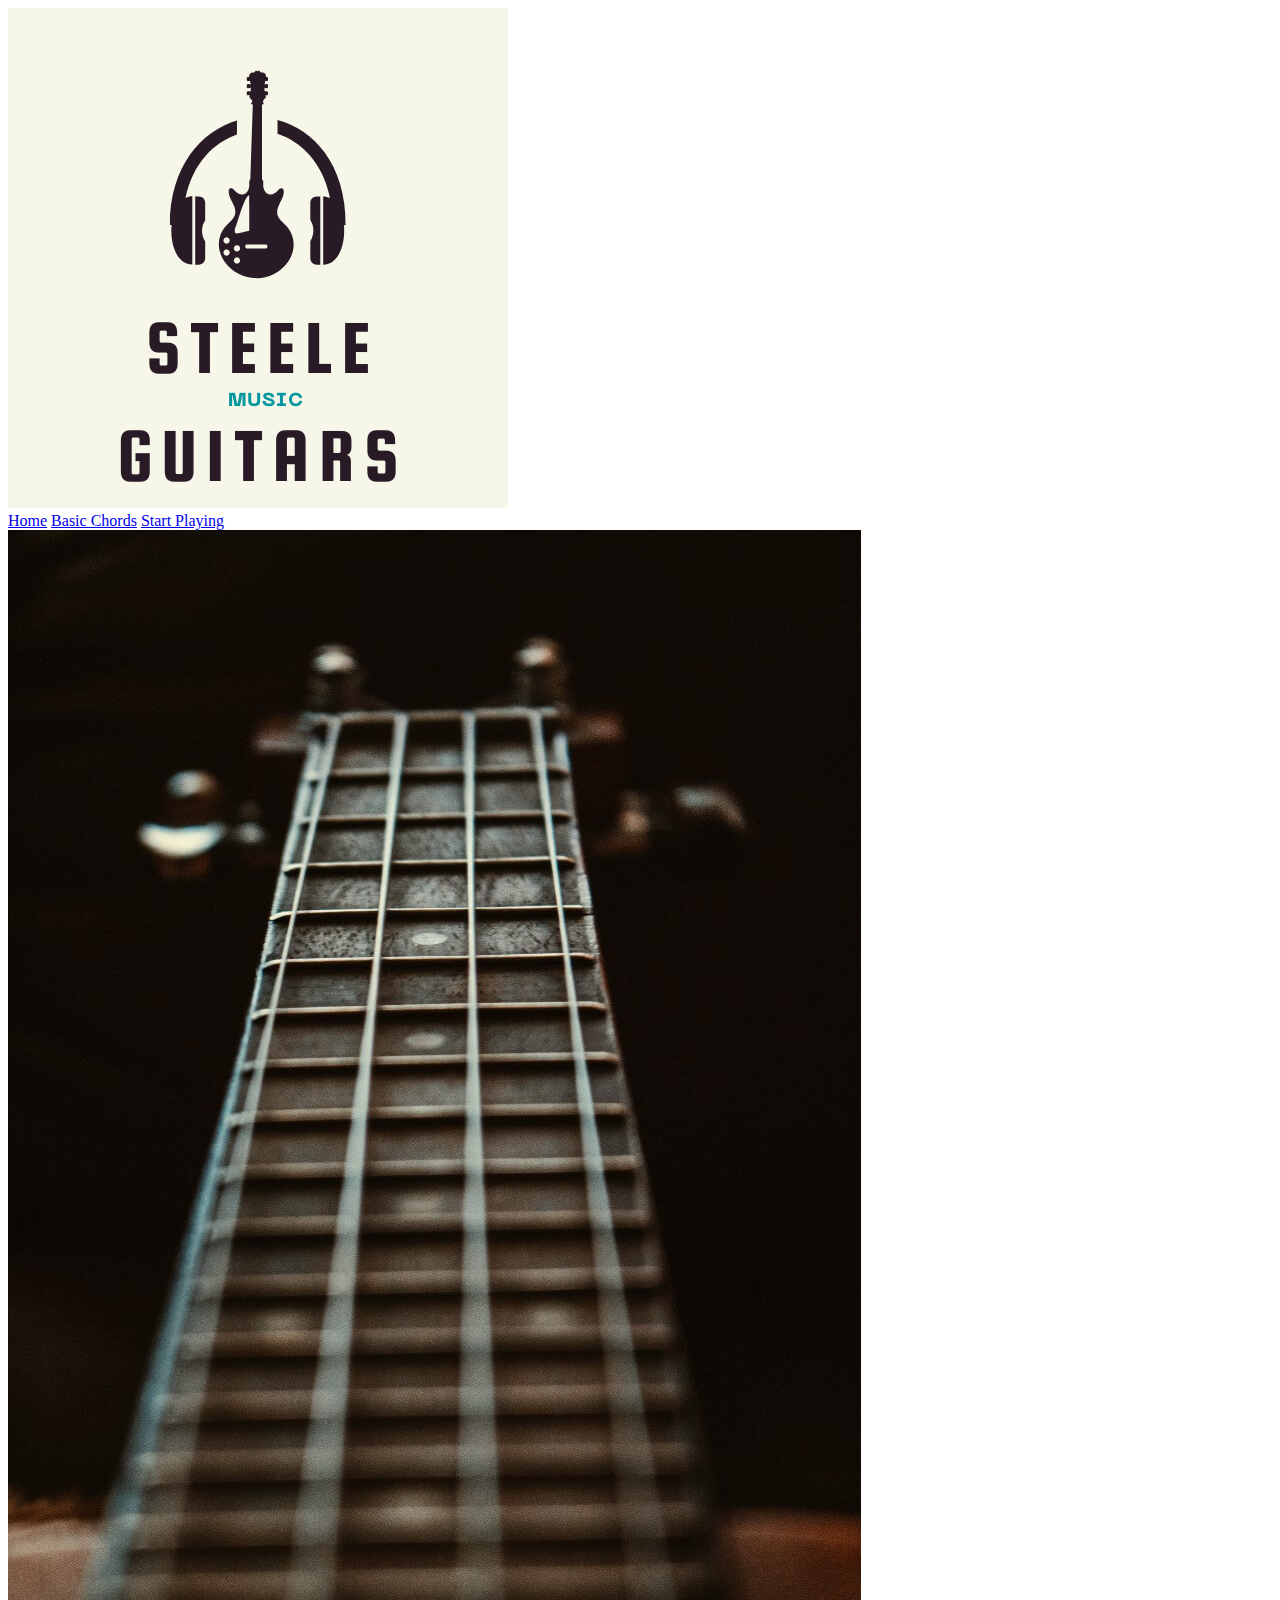
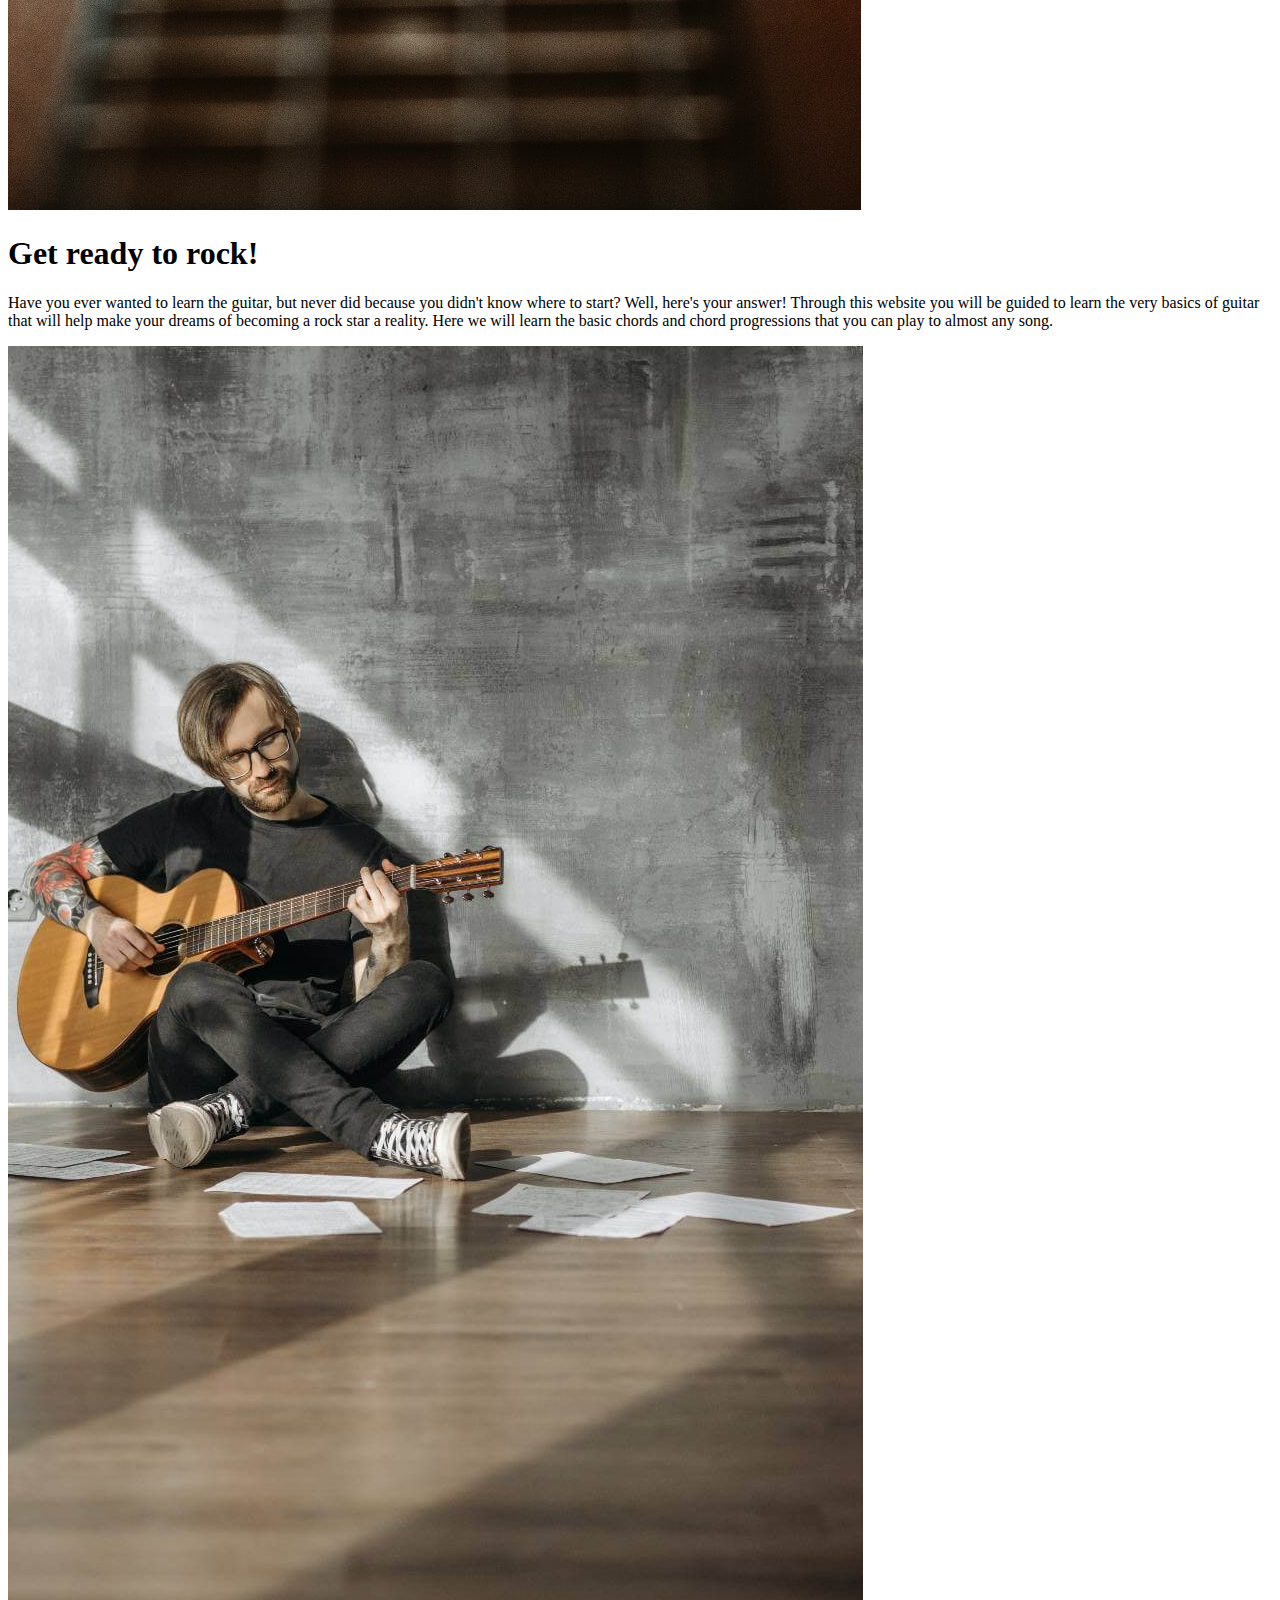
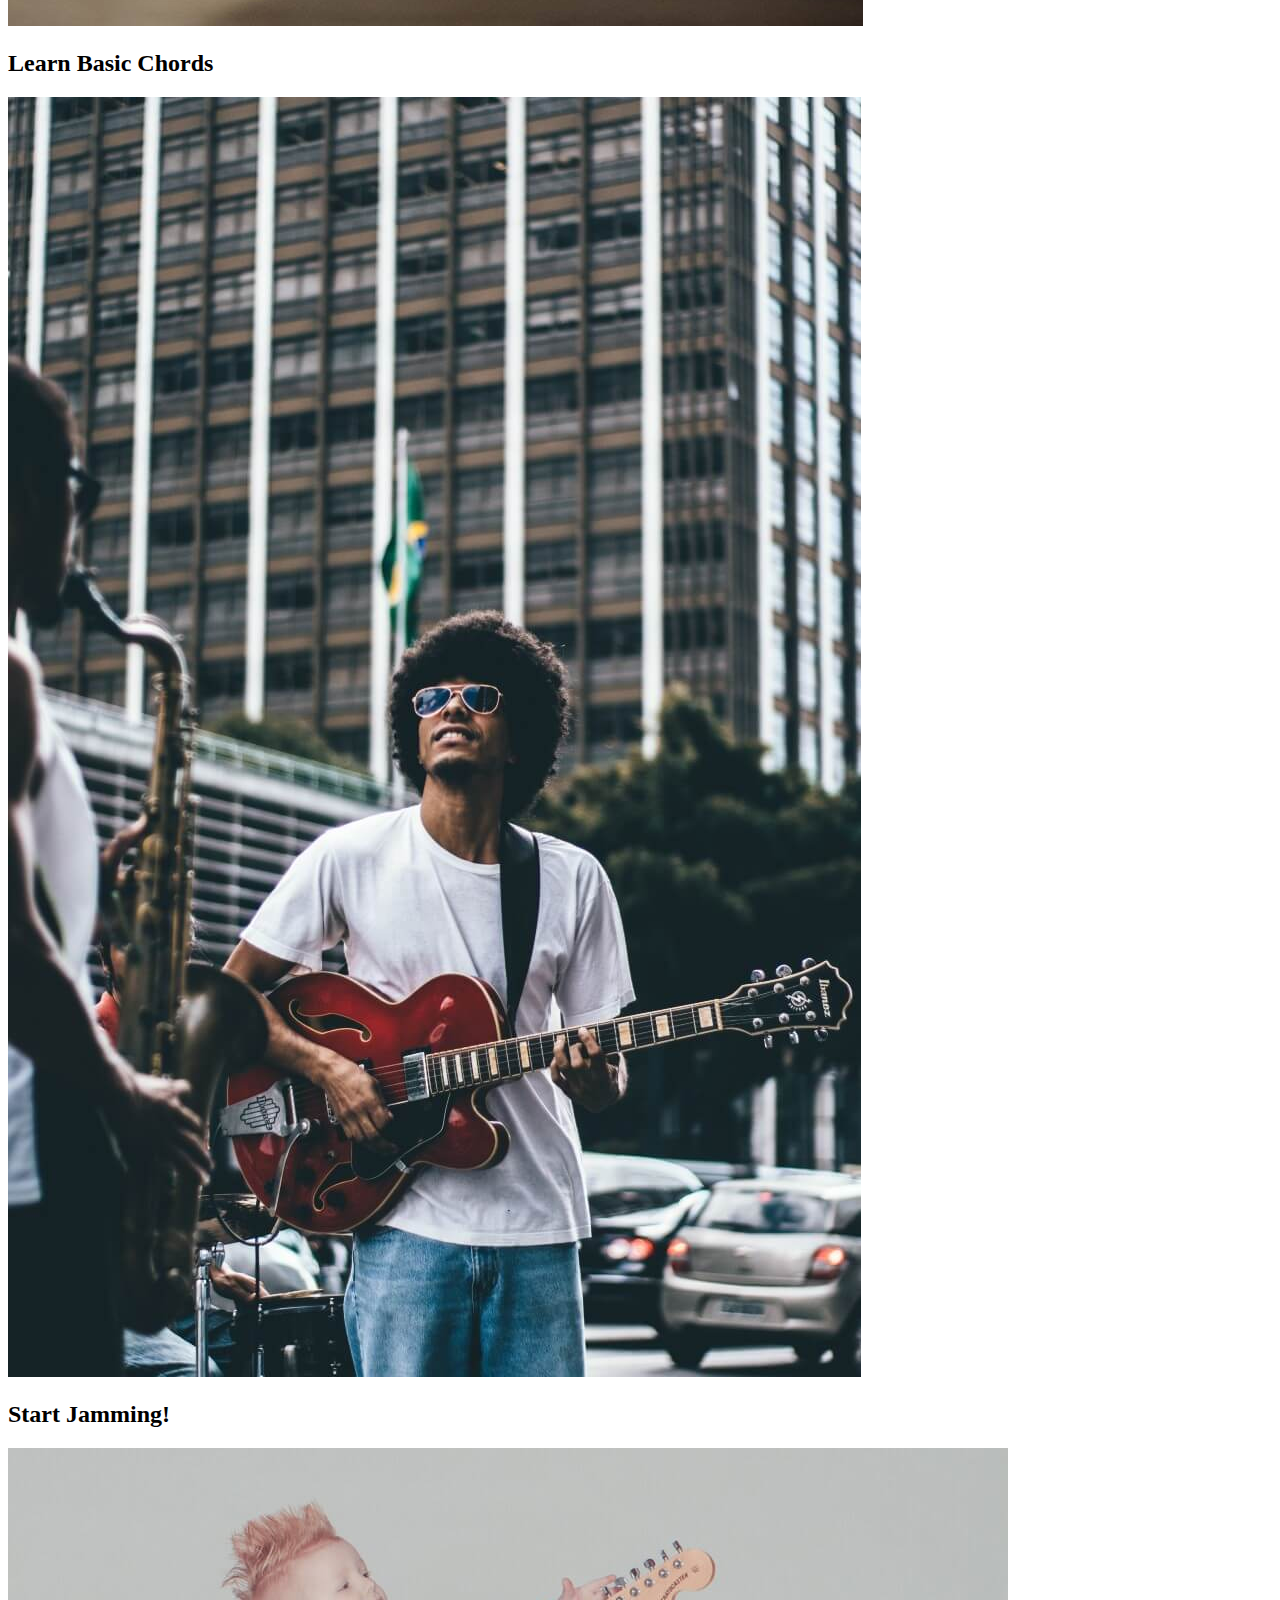
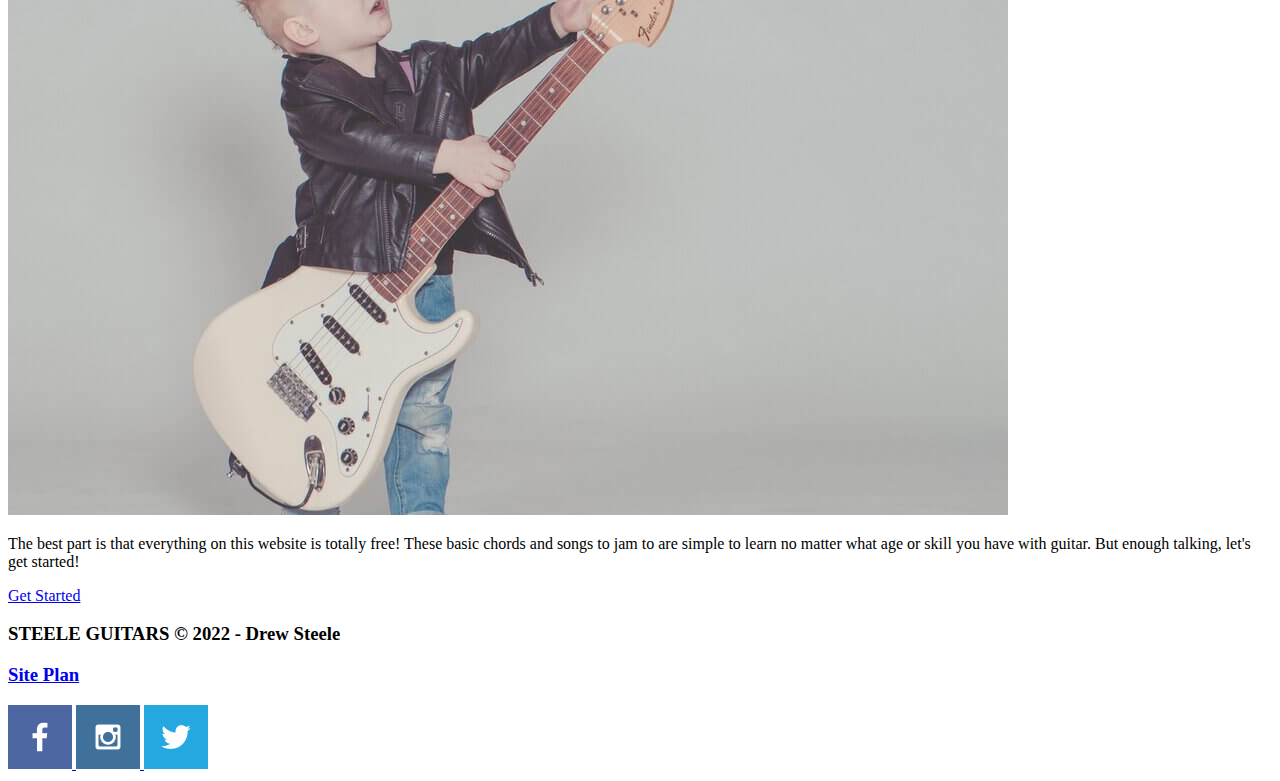
==== steeleguitar/index.html @ 8b6dc70c "personal site html" ====
<!DOCTYPE html>
<html lang="en">
<head>
    <meta charset="UTF-8">
    <meta http-equiv="X-UA-Compatible" content="IE=edge">
    <meta name="viewport" content="width=device-width, initial-scale=1.0">
    <title>Steele Guitar</title>
</head>
<body>
    <div id="content">
        <header>
            <a id="logo-link" href="index.html">
                <img class="logo" src="images/logo-3.png" alt="Steele Guitar logo">
            </a>
            <nav>
                <a href="index.html">Home</a>
                <a href="chords.html">Basic Chords</a>
                <a href="songs.html">Start Playing</a>
            </nav>
        </header>
        <div id="hero">
            <div id="hero-box">
                <img id="hero-img" src="images/side-guitar.jpg" alt="Picture of Guitar">
            </div>
            <section id="hero-msg">
                <h1>Get ready to rock!</h1>
                <p>Have you ever wanted to learn the guitar, but never did because you didn't know where to start? Well, here's your answer! Through this website you will be guided to learn the very basics of guitar that will help make your dreams of becoming a rock star a reality. Here we will learn the basic chords and chord progressions that you can play to almost any song.  </p>
            </section>
        </div>
        <main class="home-grid">
            <section class="chords-card">
                <img class="card-img" src="images/chords-card.jpg" alt="Picture of Chord chart">
                <h2>Learn Basic Chords</h2>
            </section>
            <section class="song-card">
                <img class="card-img" src="images/song-card.jpg" alt="Guy playing guitar">
                <h2>Start Jamming!</h2>
            </section>
            <div id="background"></div>
            <img class="child" src="images/child-rockin.jpg" alt="Child playing guitar">
            <section class="msg">
                <p>The best part is that everything on this website is totally free! These basic chords and songs to jam to are simple to learn no matter what age or skill you have with guitar. But enough talking, let's get started!</p>
                <a class="get-started" href="chords.html">Get Started</a>
            </section>
        </main>
        <footer>
            <h3>STEELE GUITARS &copy; 2022 - Drew Steele</h3>
            <h3><a href="site-plan.html">Site Plan</a></h3>
            <div class="social">
                <a href="https://facebook.com" target="_blank">
                    <img src="images/facebook.png" alt="fb icon">
                </a>
                <a href="https://instagram.com" target="_blank">
                    <img src="images/instagram.png" alt="instagram icon">
                </a>
                <a href="https://twitter.com" target="_blank">
                    <img src="images/twitter.png" alt="twitter icon">
                </a>
            </div>
        </footer>
    </div>
</body>
</html>
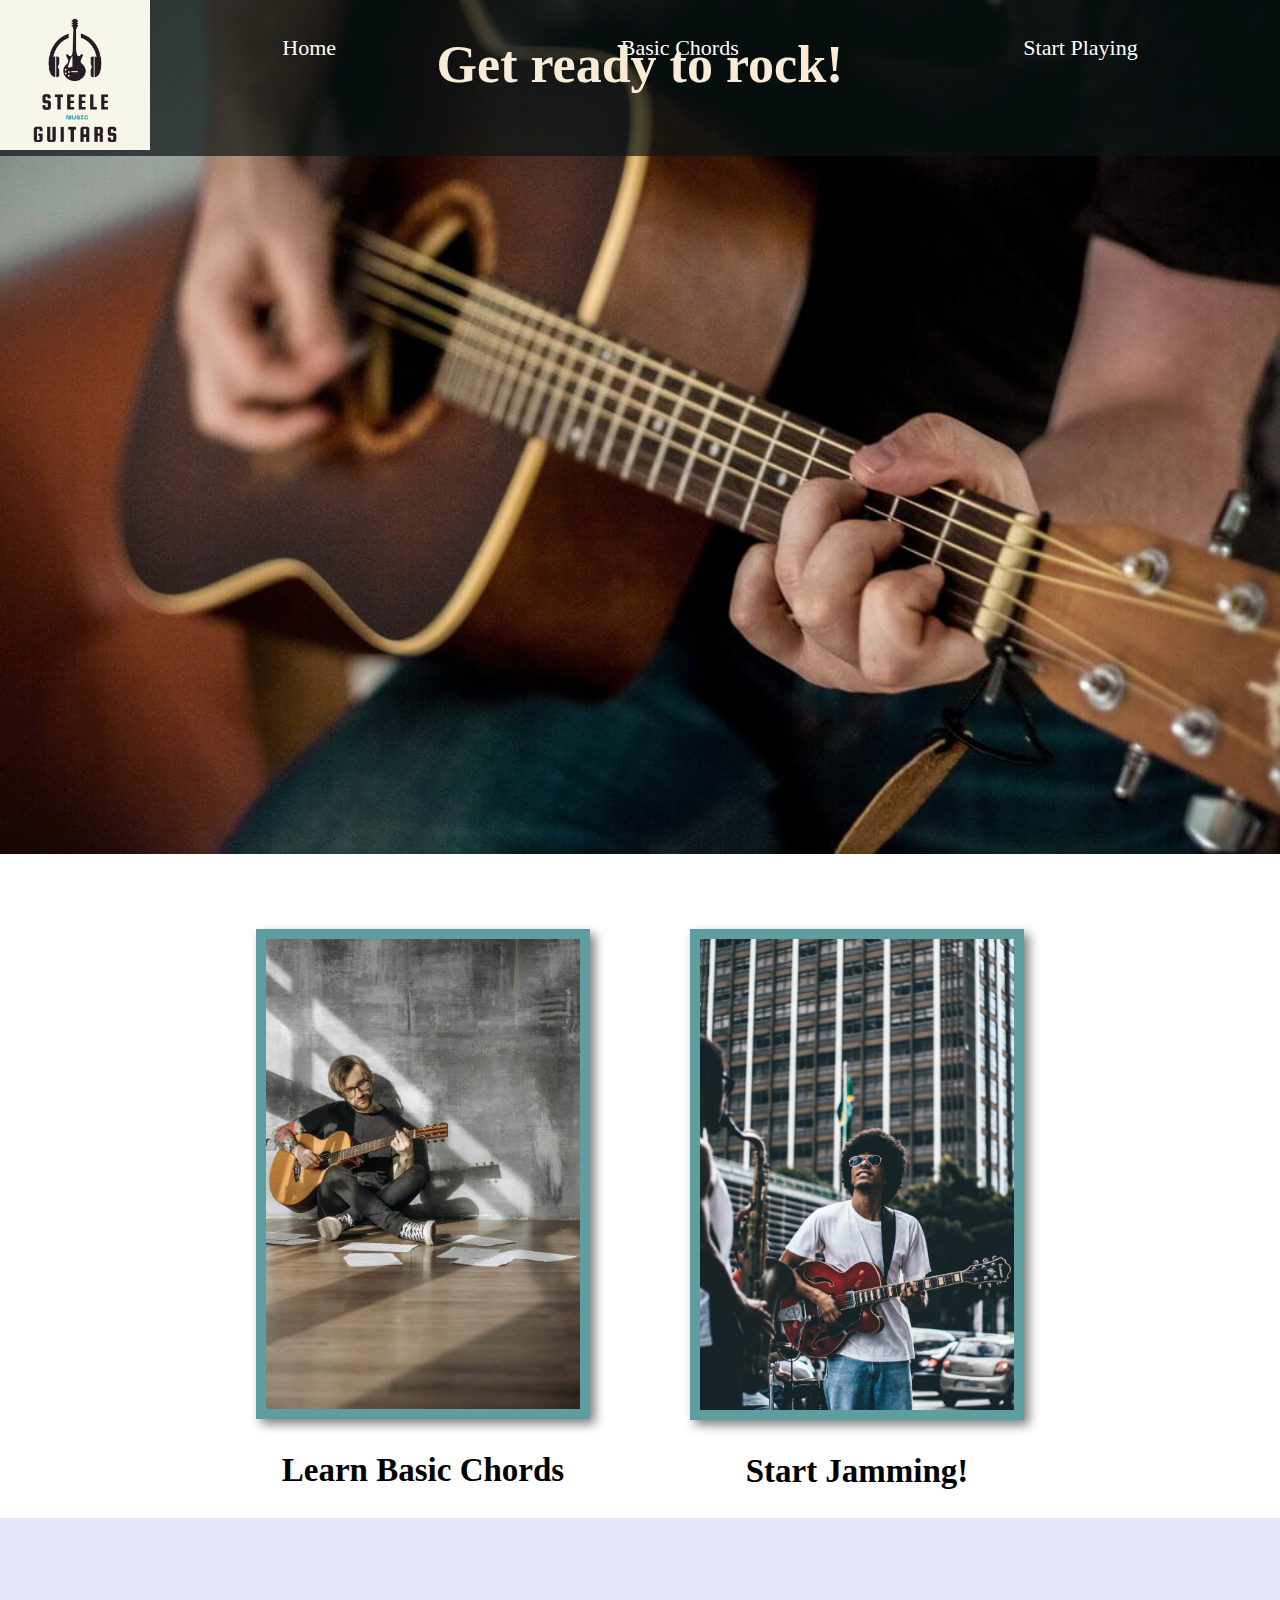
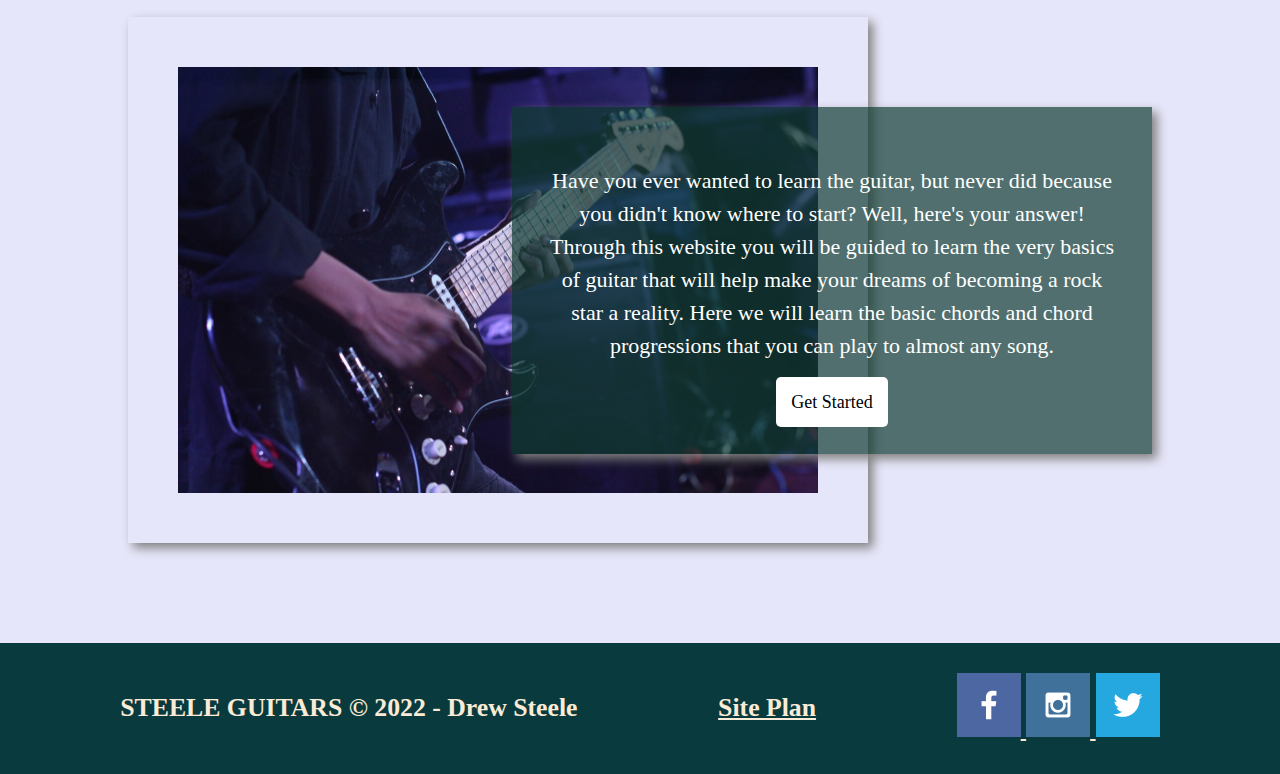
==== commit e97d5f3a: "steele guitar home page css" ====
--- a/steeleguitar/index.html
+++ b/steeleguitar/index.html
@@ -5,6 +5,7 @@
     <meta http-equiv="X-UA-Compatible" content="IE=edge">
     <meta name="viewport" content="width=device-width, initial-scale=1.0">
     <title>Steele Guitar</title>
+    <link rel="stylesheet" href="styles/styles.css">
 </head>
 <body>
     <div id="content">
@@ -20,26 +21,29 @@
         </header>
         <div id="hero">
             <div id="hero-box">
-                <img id="hero-img" src="images/side-guitar.jpg" alt="Picture of Guitar">
+                <img id="hero-img" src="images/hero.jpg" alt="Picture of Guitar">
             </div>
             <section id="hero-msg">
                 <h1>Get ready to rock!</h1>
-                <p>Have you ever wanted to learn the guitar, but never did because you didn't know where to start? Well, here's your answer! Through this website you will be guided to learn the very basics of guitar that will help make your dreams of becoming a rock star a reality. Here we will learn the basic chords and chord progressions that you can play to almost any song.  </p>
             </section>
         </div>
         <main class="home-grid">
             <section class="chords-card">
-                <img class="card-img" src="images/chords-card.jpg" alt="Picture of Chord chart">
+                <a href="chords.html">
+                    <img class="card-img" src="images/chords-card.jpg" alt="Picture of Chord chart">
+                </a>
                 <h2>Learn Basic Chords</h2>
             </section>
             <section class="song-card">
-                <img class="card-img" src="images/song-card.jpg" alt="Guy playing guitar">
+                <a href="songs.html">
+                    <img class="card-img" src="images/song-card.jpg" alt="Guy playing guitar">
+                </a>
                 <h2>Start Jamming!</h2>
             </section>
             <div id="background"></div>
-            <img class="child" src="images/child-rockin.jpg" alt="Child playing guitar">
+            <img class="man" src="images/man-rockin.jpg" alt="Child playing guitar">
             <section class="msg">
-                <p>The best part is that everything on this website is totally free! These basic chords and songs to jam to are simple to learn no matter what age or skill you have with guitar. But enough talking, let's get started!</p>
+                <p>Have you ever wanted to learn the guitar, but never did because you didn't know where to start? Well, here's your answer! Through this website you will be guided to learn the very basics of guitar that will help make your dreams of becoming a rock star a reality. Here we will learn the basic chords and chord progressions that you can play to almost any song.</p>
                 <a class="get-started" href="chords.html">Get Started</a>
             </section>
         </main>
--- a/steeleguitar/styles/styles.css
+++ b/steeleguitar/styles/styles.css
@@ -0,0 +1,162 @@
+
+
+#content { 
+    max-width: 1600px;
+    margin: 0 auto;
+}
+
+body {
+    font-size: 22px;
+    margin: 0;
+    padding: 0;
+}
+
+header {
+    background-color: rgba(10, 20, 20, .7);
+    display: grid;
+    grid-template-columns: 140px auto;
+}
+
+.logo {
+    width: 150px;
+}
+
+nav a {
+    text-align: center;
+    color: white;
+    text-decoration: none;
+    padding: 35px;
+}
+
+nav a:hover {
+    background-color: white;
+    color: black;
+}
+
+nav {
+    display: flex;
+    justify-content: space-around;
+}
+
+#hero-msg h1 {
+    text-align: center;
+    color: antiquewhite;
+}
+
+#hero-img {
+    width: 100%;
+
+}
+
+#hero {
+    display: grid;
+    grid-template-columns: 1fr 3fr 1fr;
+    margin-top: -156px;
+}
+
+#hero-box {
+    grid-column: 1/4;
+    grid-row: 1/3;
+    z-index: -1;
+}
+
+#hero-msg {
+    grid-column: 2/3;
+    grid-row: 2/3;
+    padding-bottom: 750px;
+    font-size: 26px;
+}
+
+.home-grid {
+    display: grid;
+    grid-template-columns: repeat(10, 1fr);
+}
+
+.chords-card {
+    grid-column: 3/6;
+    padding-right: 50px;
+}
+
+.song-card {
+    grid-column: 6/9;
+    padding-left: 50px;
+}
+
+.chords-card, .song-card {
+    padding-top: 50px;
+}
+
+.card-img {
+    width: 100%; 
+    border: 10px solid cadetblue;
+    transition: transform .5s;
+    box-shadow: 5px 5px 10px grey;
+}
+
+.card-img:hover {
+    opacity: .6;
+    transform: scale(1.1);
+}
+
+
+
+footer {
+    background-color: #093A3E;
+    display: flex;
+    justify-content: space-around;
+    align-items: center;
+    padding: 25px 50px;
+}
+
+footer h3 {
+    color: antiquewhite;
+}
+
+footer a {
+    color: antiquewhite;
+}
+
+.man {
+    width: 100%;
+    padding: 50px 50px;
+    grid-column: 2/7;
+    grid-row: 5/8;
+    box-shadow: 5px 5px 10px gray;
+}
+
+main section img {
+    box-sizing: border-box;
+}
+
+main section {
+    text-align: center;
+}
+
+.msg {
+    background-color: rgba(15, 60, 50, .7);
+    padding: 35px;
+    line-height: 1.5em;
+    grid-column: 5/10;
+    grid-row: 6/7;
+    box-shadow: 5px 5px 10px gray;
+}
+
+.msg p {
+    color: white;
+}
+
+.get-started {
+    background-color: white;
+    color: black;
+    text-decoration: none;
+    font-size: 18px;
+    padding: 15px;
+    border-radius: 5px;
+}
+
+#background {
+    height: 725px;
+    background-color: lavender;
+    grid-column: 1/11;
+    grid-row: 4/9;
+}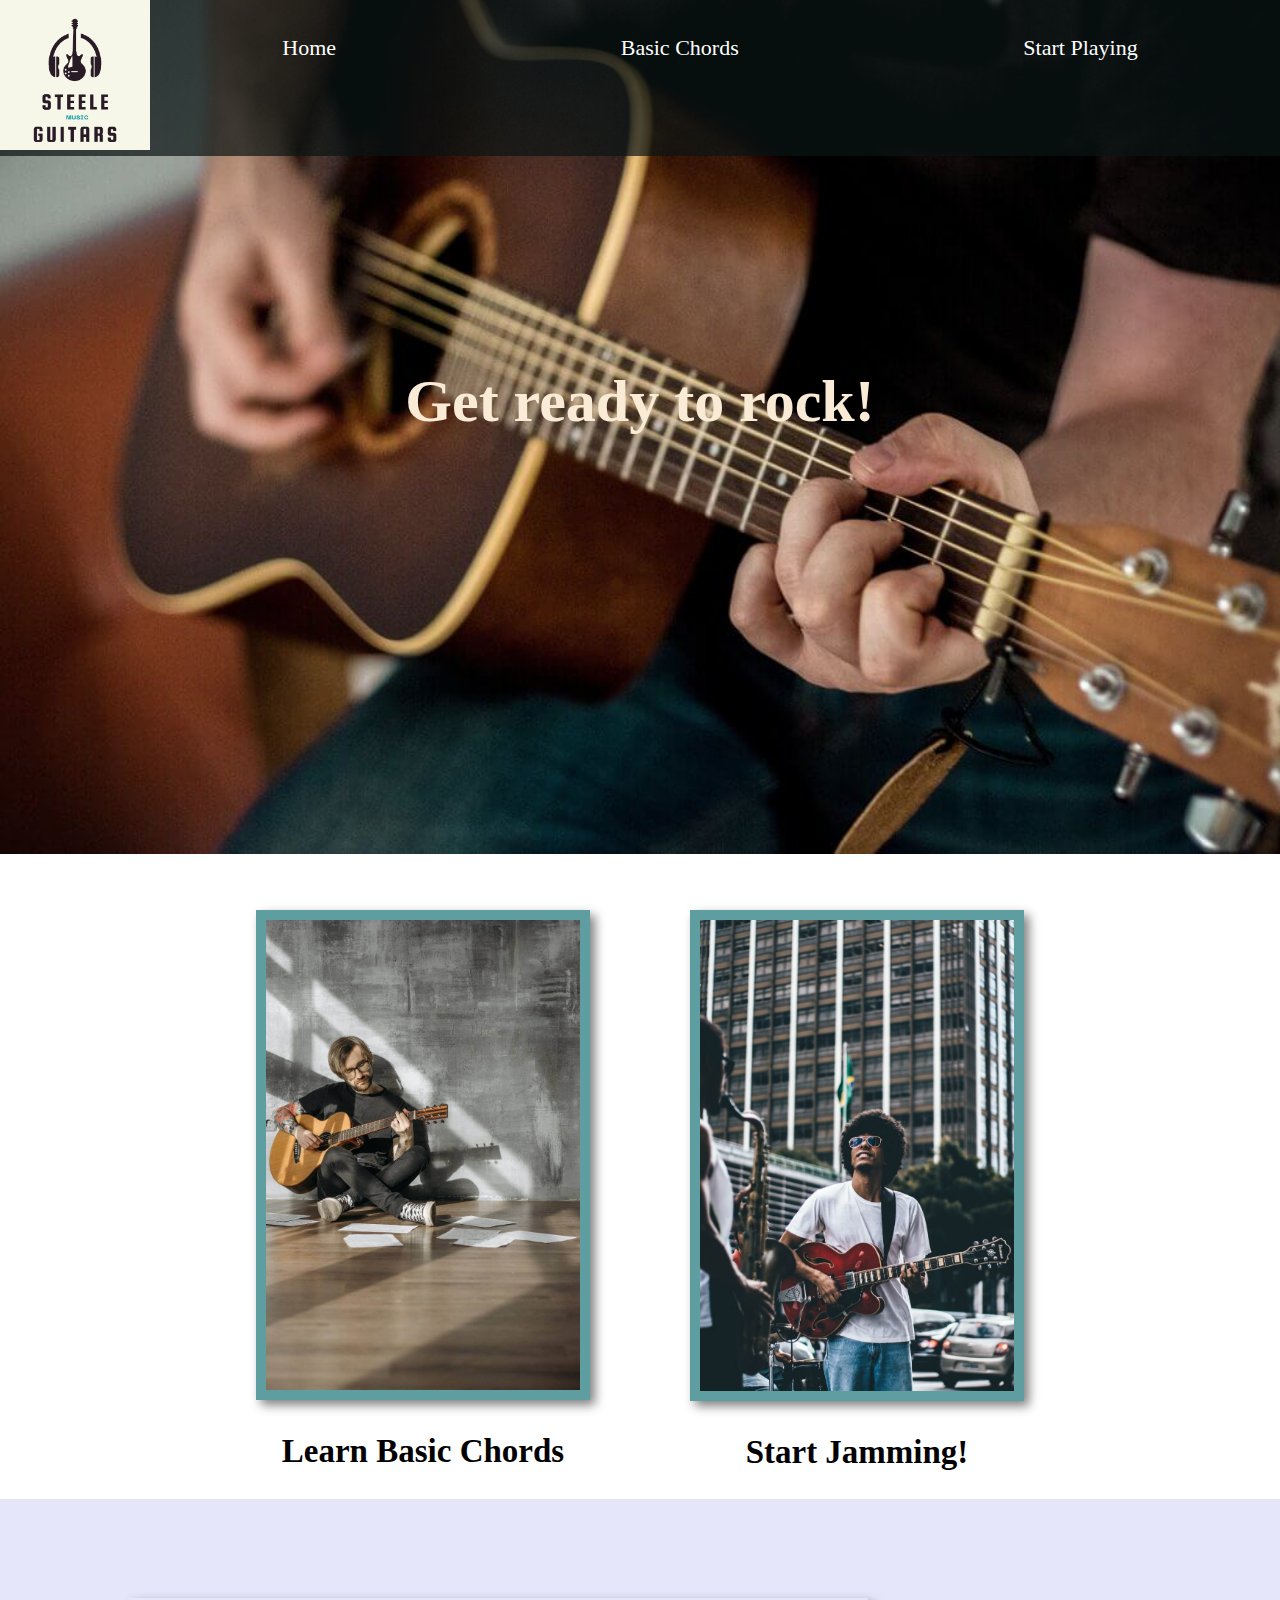
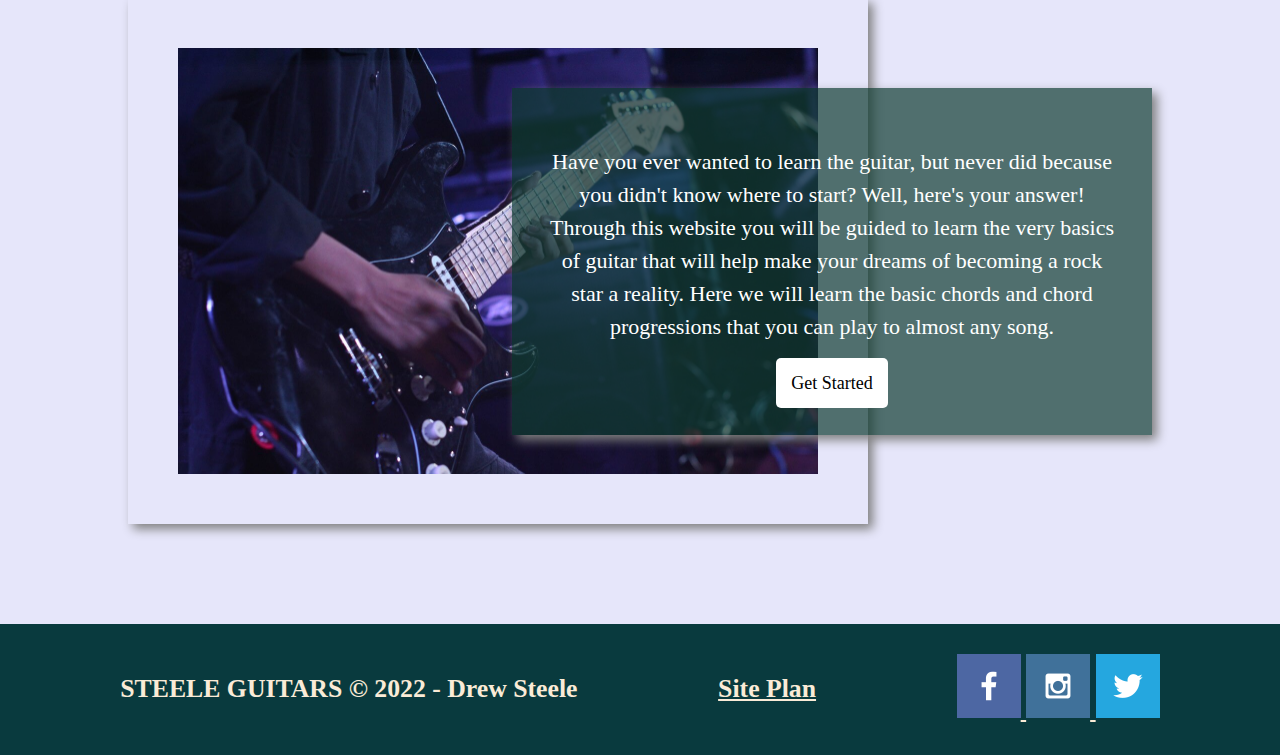
==== commit 488db4a7: "home page" ====
--- a/steeleguitar/index.html
+++ b/steeleguitar/index.html
@@ -41,7 +41,7 @@
                 <h2>Start Jamming!</h2>
             </section>
             <div id="background"></div>
-            <img class="man" src="images/man-rockin.jpg" alt="Child playing guitar">
+            <img class="man" src="images/man-rockin.jpg" alt="man playing guitar">
             <section class="msg">
                 <p>Have you ever wanted to learn the guitar, but never did because you didn't know where to start? Well, here's your answer! Through this website you will be guided to learn the very basics of guitar that will help make your dreams of becoming a rock star a reality. Here we will learn the basic chords and chord progressions that you can play to almost any song.</p>
                 <a class="get-started" href="chords.html">Get Started</a>
--- a/steeleguitar/styles/styles.css
+++ b/steeleguitar/styles/styles.css
@@ -63,8 +63,9 @@
 #hero-msg {
     grid-column: 2/3;
     grid-row: 2/3;
-    padding-bottom: 750px;
-    font-size: 26px;
+    margin: 0 auto;
+    margin-bottom: 50%;
+    font-size: 30px;
 }
 
 .home-grid {
@@ -154,9 +155,124 @@
     border-radius: 5px;
 }
 
+.get-started:hover {
+    color: white;
+    background-color: black;
+}
+
 #background {
     height: 725px;
     background-color: lavender;
     grid-column: 1/11;
     grid-row: 4/9;
-}+}
+
+
+
+/* Chords page css */
+
+#chord-hero {
+    grid-column: 1/3;
+}
+
+#chord-hero-box {
+    grid-column: 1/3;
+    padding: 50px;
+}
+
+#chord-hero-img {
+    width: 100%;
+    border: 10px solid #093A3E;
+    box-shadow: 5px 5px 10px gray;
+    /* padding-top: 50px; */
+}
+
+#chord-hero-msg {
+    align-items: center;
+    justify-items: center;
+}
+
+#chord-hero-p {
+    padding: 50px;
+}
+
+.chord-grid {
+    display: grid;
+    grid-template-columns: 1fr 1fr;
+    align-items: center;
+    justify-items: center;
+}
+
+
+
+.chord-chart {
+    width: 80%;
+    grid-column: 1/3;
+    padding-top: 100px;
+    margin: 0 auto;
+}
+
+.chord-msg {
+    grid-column: 1/3;
+    grid-row: 5/6;
+    
+}
+
+/* #chord-background {
+    height: 300px;
+    background-color: red;
+    grid-column: 1/3;
+    grid-row: 5/7;
+} */
+
+.chord-img {
+    border: 5px solid #093A3E;
+    width: 350px;
+    box-shadow: 5px 5px 10px gray;
+}
+
+.flip-card {
+    background-color: transparent;
+    width: 350px;
+    height: 523px;
+    border: 1px solid #f1f1f1;
+    margin: 50px;
+    perspective: 1000px; /* Remove this if you don't want the 3D effect */
+  }
+  
+  /* This container is needed to position the front and back side */
+  .flip-card-inner {
+    position: relative;
+    width: 100%;
+    height: 100%;
+    text-align: center;
+    transition: transform 0.8s;
+    transform-style: preserve-3d;
+  }
+  
+  /* Do an horizontal flip when you move the mouse over the flip box container */
+  .flip-card:hover .flip-card-inner {
+    transform: rotateY(180deg);
+  }
+  
+  /* Position the front and back side */
+  .flip-card-front, .flip-card-back {
+    position: absolute;
+    width: 100%;
+    height: 100%;
+    -webkit-backface-visibility: hidden; /* Safari */
+    backface-visibility: hidden;
+  }
+  
+  /* Style the front side (fallback if image is missing) */
+  .flip-card-front {
+    /* background-color: #bbb; */
+    color: black;
+  }
+  
+  /* Style the back side */
+  .flip-card-back {
+    /* background-color: dodgerblue; */
+    color: white;
+    transform: rotateY(180deg);
+  }